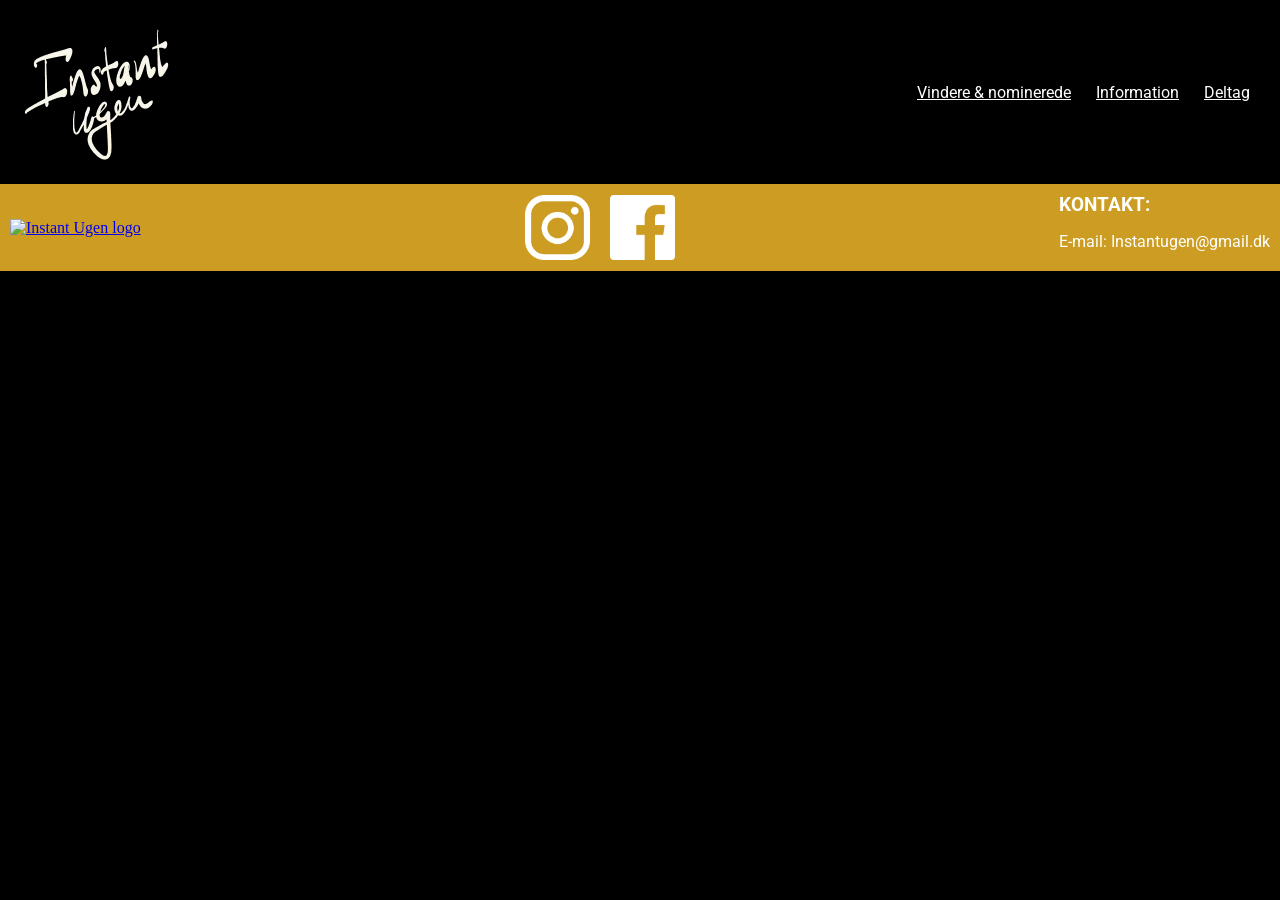
==== formular.html @ 2ad1375f "klar" ====
<!doctype html>
<html lang="en">
  <head>
    <meta charset="UTF-8" />
    <meta name="viewport" content="width=device-width, initial-scale=1.0" />
    <title>Document</title>

    <link rel="stylesheet" href="css/global.css" />
    <link rel="stylesheet" href="css/index.css" />

    <link rel="preconnect" href="https://fonts.googleapis.com" />
    <link rel="preconnect" href="https://fonts.gstatic.com" crossorigin />
    <link
      href="https://fonts.googleapis.com/css2?family=Source+Serif+4:ital,opsz,wght@0,8..60,200..900;1,8..60,200..900&display=swap"
      rel="stylesheet"
    />

    <link rel="preconnect" href="https://fonts.googleapis.com" />
    <link rel="preconnect" href="https://fonts.gstatic.com" crossorigin />
    <link
      href="https://fonts.googleapis.com/css2?family=Roboto:ital,wght@0,100..900;1,100..900&display=swap"
      rel="stylesheet"
    />

    <link rel="preconnect" href="https://fonts.googleapis.com" />
    <link rel="preconnect" href="https://fonts.gstatic.com" crossorigin />
    <link
      href="https://fonts.googleapis.com/css2?family=Kalam:wght@300;400;700&display=swap"
      rel="stylesheet"
    />

    <script src="js/burger.js" defer></script>
    <script src="js/index.js" defer></script>
  </head>
  <body>
    <header>
      <div class="logo">
        <a href="/">
          <img src="logo/Logo.webp" alt="logo" />
        </a>
      </div>

      <nav>
        <ul class="menu">
          <li><a href="vindere.html">Vindere & nominerede</a></li>
          <li><a href="info.html">Information</a></li>
          <li><a href="formular.html">Deltag</a></li>
        </ul>

        <button class="burger">
          <span class="line"></span>
          <span class="line"></span>
          <span class="line"></span>
        </button>
      </nav>
    </header>
    <main></main>
    <footer class="footer">
      <div class="footer-logo">
        <a href="/">
          <img src="logo/logo.webp" alt="Instant Ugen logo" />
        </a>
      </div>

      <div class="socialemedia">
        <a href="#">
          <img src="logo/instagram_logo2.webp" alt="Instagram" />
        </a>

        <a href="#">
          <img src="logo/facebook_icon2.webp" alt="Facebook" />
        </a>
      </div>

      <div class="kontaktinfo">
        <h3>KONTAKT:</h3>
        <p>E-mail: Instantugen@gmail.dk</p>
      </div>
    </footer>
  </body>
</html>
---- css/global.css ----
/* ************* RESET ************* */
* {
  margin: 0;
  padding: 0;
  box-sizing: border-box;
}

img {
  width: 100%;
  height: auto;
  display: block;
}

/* ************* FARVER ************* */
:root {
  --background-color: #000;
  --overskrift-color: #cc9d22;
  --underoverskrift_1-color: #a93939;
  --underoverskrift_2-color: #cc9d22;
  --boks-color: #79d3ff;
  --tekst-color: #ffffff;
}

/* ************* BODY ************* */
body {
  background-color: var(--background-color);
}

/* ************* OVERSKRIFTER ************* */
h1 {
  font-family: "Source Serif 4", serif;
  font-weight: 900;
  font-size: 3rem;
  color: var(--overskrift-color);
}

h2 {
  font-family: "Source Serif 4", serif;
  font-weight: 500;
  font-size: 1.5rem;
  color: white;
}

p {
  font-family: "Roboto";
  font-size: 1rem;
  color: var(--tekst-color);
}

h4 {
  font-family: "Kalam";
  font-size: 1.3rem;
  color: var(--tekst-color);
}

/*************** FOOTER ***************/

.footer {
  background-color: #cc9d22;
  width: 100%;
  padding: 10px;

  display: flex;
  align-items: center;
  justify-content: space-between;
}

/* LOGO */

.footer .logo {
  width: 140px;
}

.footer .logo img {
  width: 100%;
  height: auto;
}

/* SOCIALE MEDIER */

.socialemedia {
  display: flex;
  flex-direction: row;
  align-items: center;
  justify-content: center;
  gap: 20px;
}

.socialemedia img {
  width: 65px;
  height: 65px;
  object-fit: contain;
  transition: transform 0.2s ease;
}

.socialemedia img:hover {
  transform: scale(1.1);
}

/* KONTAKT */

.kontaktinfo {
  color: white;
  font-family: "Roboto";
}

.kontaktinfo p {
  font-family: "Roboto";
  margin: 0 0 10px 0;
  font-size: 1rem;
  margin-top: 1rem;
}

/*************** MOBIL ***************/

@media (max-width: 800px) {
  .footer {
    flex-direction: column;
    justify-content: center;
    gap: 35px;
    padding: 40px 20px;
    text-align: center;
  }

  .footer .logo {
    width: 120px;
  }

  .socialemedia img {
    width: 55px;
    height: 55px;
  }
}

/****************** menu ****************/

header {
  position: sticky;
  top: 0;
  display: flex;
  justify-content: space-between;
  align-items: center;
  padding: 20px;
  background-color: #0000;
}

.menu {
  display: flex;
  list-style: none;
  margin: 0;
  padding: 0;
}

.menu li {
  margin-right: 5px;
}

.menu li:last-child {
  margin-right: 0;
}

.menu a {
  display: block;
  padding: 10px;
  color: #ffffff;
  font-family: "roboto";
  font-size: 1rem;
  transition: color 0.3s;
  text-align: end;
}

.menu a:hover {
  color: #cc9d22;
}

.burger {
  width: 30px;
  height: 20px;
  cursor: pointer;
}

.burger .line {
  display: block;
  width: 100%;
  height: 2px;
  background-color: #ffffff;
  margin-bottom: 5px;
  transition: 0.2s linear;
}
.burger {
  display: none;
}

@media screen and (max-width: 800px) {
  .menu {
    display: none;
  }
  .burger {
    display: block;
    background-color: transparent;
    border: 0;
  }
  .burger.active .line:nth-child(1) {
    transform: rotate(45deg) translate(5px, 5px);
    transition: 0.2s linear;
  }

  .burger.active .line:nth-child(2) {
    opacity: 0;
    transition: 0.15s linear;
  }

  .burger.active .line:nth-child(3) {
    transform: rotate(-45deg) translate(5px, -5px);
    transition: 0.2s linear;
  }

  nav.active .menu {
    display: block;
    background-color: #0000;
    position: absolute;
    top: 94px;
    left: 0;
    width: 100%;
    box-shadow: 0 10px 10px rgba(0, 0, 0, 0.1);
    z-index: 1;
  }

  nav.active .menu li {
    margin: 10px 20px;
  }

  nav.active .menu a {
    font-size: 24px;
  }
}

.knapheader a {
  text-decoration: none;
  background-color: white;
  color: #c39b7a;
  border: 3px solid;
  padding: 10px 20px;
  border-radius: 50px;
  font-size: 1.5rem;
  font-weight: bold;
}

.knapheader a:hover {
  color: black;
}

@media (min-width: 800px) {
  /* ************* OVERSKRIFTER ************* */
  h1 {
    font-size: 5rem;
  }

  h2 {
    font-size: 2rem;
  }

  p {
    font-size: 1.2rem;
  }

  h4 {
    font-size: 1.6rem;
  }
}
---- css/index.css ----
@media (min-width: 800px) {
}
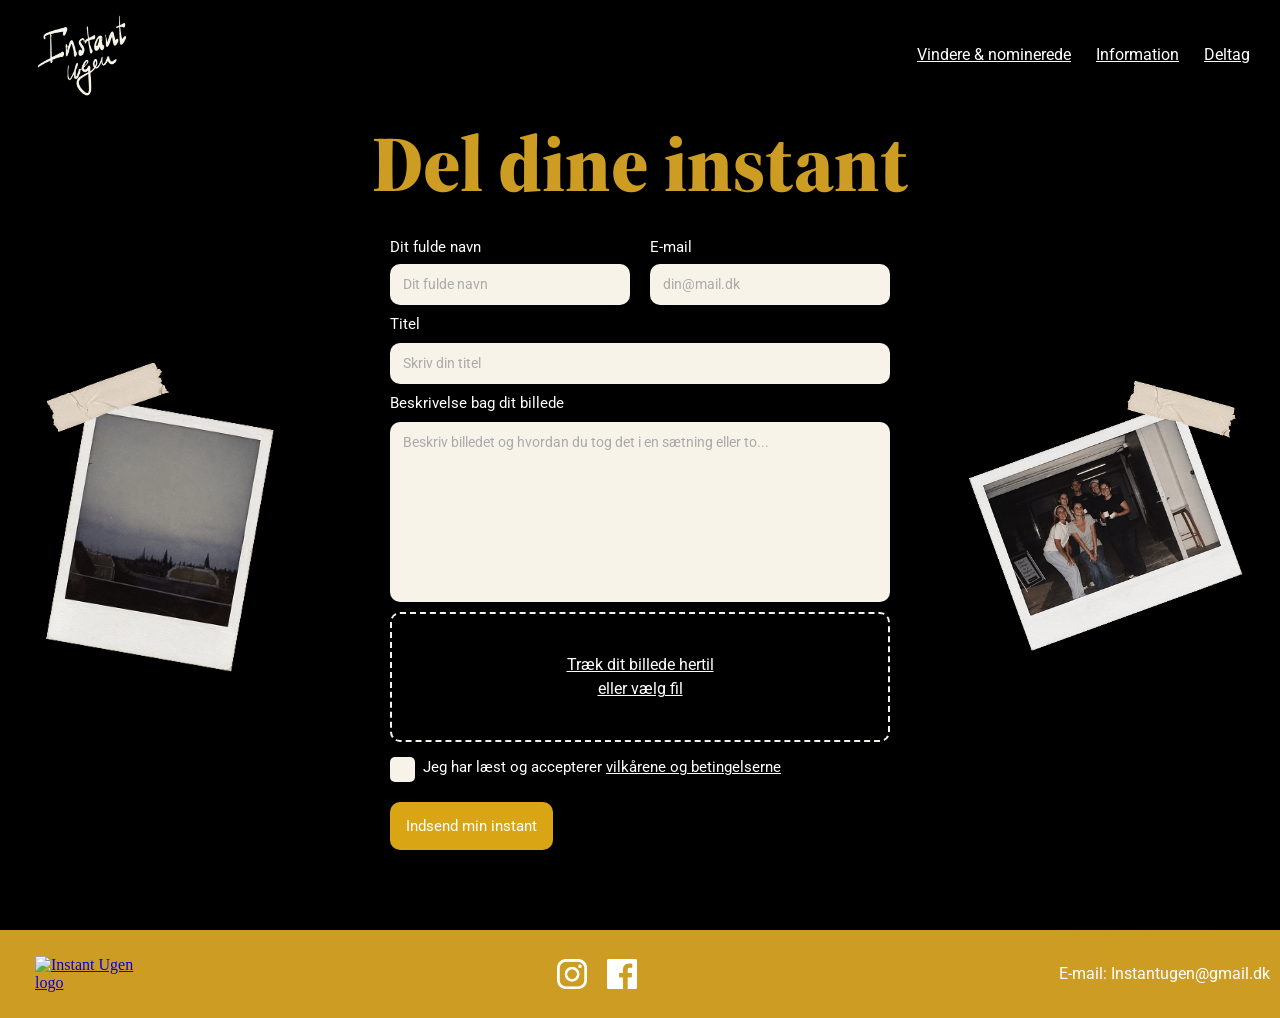
==== commit 1818f1ac: "info2donedone" ====
--- a/formular.html
+++ b/formular.html
@@ -1,81 +1,198 @@
 <!doctype html>
 <html lang="en">
-  <head>
-    <meta charset="UTF-8" />
-    <meta name="viewport" content="width=device-width, initial-scale=1.0" />
-    <title>Document</title>
 
-    <link rel="stylesheet" href="css/global.css" />
-    <link rel="stylesheet" href="css/index.css" />
+<head>
+  <meta charset="UTF-8" />
+  <meta name="viewport" content="width=device-width, initial-scale=1.0" />
+  <title>Instant Ugen - Formular</title>
+  <link rel="icon" type="image/webp" href="img/favicon.svg" />
 
-    <link rel="preconnect" href="https://fonts.googleapis.com" />
-    <link rel="preconnect" href="https://fonts.gstatic.com" crossorigin />
-    <link
-      href="https://fonts.googleapis.com/css2?family=Source+Serif+4:ital,opsz,wght@0,8..60,200..900;1,8..60,200..900&display=swap"
-      rel="stylesheet"
-    />
+  <link rel="stylesheet" href="css/global.css" />
+  <link rel="stylesheet" href="css/formular.css" />
 
-    <link rel="preconnect" href="https://fonts.googleapis.com" />
-    <link rel="preconnect" href="https://fonts.gstatic.com" crossorigin />
-    <link
-      href="https://fonts.googleapis.com/css2?family=Roboto:ital,wght@0,100..900;1,100..900&display=swap"
-      rel="stylesheet"
-    />
+  <link rel="preconnect" href="https://fonts.googleapis.com" />
+  <link rel="preconnect" href="https://fonts.gstatic.com" crossorigin />
+  <link
+    href="https://fonts.googleapis.com/css2?family=Source+Serif+4:ital,opsz,wght@0,8..60,200..900;1,8..60,200..900&display=swap"
+    rel="stylesheet" />
 
-    <link rel="preconnect" href="https://fonts.googleapis.com" />
-    <link rel="preconnect" href="https://fonts.gstatic.com" crossorigin />
-    <link
-      href="https://fonts.googleapis.com/css2?family=Kalam:wght@300;400;700&display=swap"
-      rel="stylesheet"
-    />
+  <link rel="preconnect" href="https://fonts.googleapis.com" />
+  <link rel="preconnect" href="https://fonts.gstatic.com" crossorigin />
+  <link href="https://fonts.googleapis.com/css2?family=Roboto:ital,wght@0,100..900;1,100..900&display=swap"
+    rel="stylesheet" />
 
-    <script src="js/burger.js" defer></script>
-    <script src="js/index.js" defer></script>
-  </head>
-  <body>
-    <header>
-      <div class="logo">
-        <a href="/">
-          <img src="logo/Logo.webp" alt="logo" />
-        </a>
+  <link rel="preconnect" href="https://fonts.googleapis.com" />
+  <link rel="preconnect" href="https://fonts.gstatic.com" crossorigin />
+  <link href="https://fonts.googleapis.com/css2?family=Kalam:wght@300;400;700&display=swap" rel="stylesheet" />
+
+  <script src="js/burger.js" defer></script>
+  <script src="js/formular.js" defer></script>
+</head>
+
+<body>
+  <header>
+    <div class="logo">
+      <a href="/">
+        <img src="logo/Logo.webp" alt="logo" />
+      </a>
+    </div>
+
+    <nav>
+      <ul class="menu">
+        <li><a href="vindere.html">Vindere & nominerede</a></li>
+        <li><a href="info.html">Information</a></li>
+        <li><a href="formular.html">Deltag</a></li>
+      </ul>
+
+      <button class="burger">
+        <span class="line"></span>
+        <span class="line"></span>
+        <span class="line"></span>
+      </button>
+    </nav>
+  </header>
+  <main>
+    <h1 class="overskift_2">Del dine instant</h1>
+
+    <section id="form-section">
+      <form id="webform">
+
+
+        <div class="box-row1">
+
+          <div>
+            <label for="navn">Dit fulde navn</label>
+            <input class="formboks" type="text" name="Dit fulde navn" placeholder="Dit fulde navn" required>
+          </div>
+
+          <div>
+            <label for="navn">E-mail</label>
+            <input class="formboks" type="text" name="E-mail" placeholder="din@mail.dk" required>
+          </div>
+        </div>
+
+        <div class="box-row">
+          <label for="navn">Titel</label>
+          <input class="formboks" type="text" name="Titel" placeholder="Skriv din titel" required>
+
+          <label for="navn">Beskrivelse bag dit billede</label>
+          <textarea class="formboks" name="Beskrivelse"
+            placeholder="Beskriv billedet og hvordan du tog det i en sætning eller to..." required></textarea>
+
+          <input type="file" id="imageUpload" accept="image/*">
+
+          <label for="imageUpload">
+            Træk dit billede hertil<br>
+            eller vælg fil
+          </label>
+        </div>
+
+        <div class="checkbox">
+          <input type="checkbox">
+
+          <label>
+            Jeg har læst og accepterer
+            <a href="#" id="vilkaarLink">vilkårene og betingelserne</a>
+          </label>
+        </div>
+
+        <button class="submit" type="submit">Indsend min instant</button>
+      </form>
+
+    </section>
+
+    <div id="vilkaarPopup">
+
+      <div class="popup">
+
+        <button id="lukPopup">×</button>
+
+        <h2>Vilkår & betingelser</h2>
+
+        <p>Ved at deltage i konkurrencen accepterer du følgende vilkår og betingelser.</p>
+
+        <h3>Deltagelse:</h3>
+        <p>
+          Konkurrencen er åben for alle fotografer, både amatører og professionelle,
+          der er over 18 år.
+        </p>
+
+        <h3>Instant foto:</h3>
+        <p>
+          Hver indsendelse skal være et analogt instant-foto og ikke en digital
+          montage lavet i et fotoredigeringsprogram.
+        </p>
+
+        <h3>Samtykke:</h3>
+        <p>
+          Det er ikke tilladt at uploade fotografier af personer, der ikke har
+          givet samtykke til offentliggørelsen af billedet.
+        </p>
+
+        <h3>Juridiske aspekter:</h3>
+        <p>
+          Arrangørerne forbeholder sig retten til at diskvalificere enhver deltager,
+          der overtræder disse betingelser.
+        </p>
+
+        <h3>Antal bidrag:</h3>
+        <p>
+          Du kan deltage i konkurrencen med i alt fem bidrag.
+        </p>
+
+        <h3>Brugsrettigheder:</h3>
+        <p>
+          Ved at indsende et eller flere billeder accepterer du, at billedet må
+          bruges til promovering af fotokonkurrencen.
+        </p>
+
+        <h3>Ophavsret:</h3>
+        <p>
+          Du skal være fotografen af de indsendte instant fotos og have
+          rettighederne til at offentliggøre dem.
+        </p>
+
       </div>
 
-      <nav>
-        <ul class="menu">
-          <li><a href="vindere.html">Vindere & nominerede</a></li>
-          <li><a href="info.html">Information</a></li>
-          <li><a href="formular.html">Deltag</a></li>
-        </ul>
+    </div>
 
-        <button class="burger">
-          <span class="line"></span>
-          <span class="line"></span>
-          <span class="line"></span>
-        </button>
-      </nav>
-    </header>
-    <main></main>
-    <footer class="footer">
-      <div class="footer-logo">
-        <a href="/">
-          <img src="logo/logo.webp" alt="Instant Ugen logo" />
-        </a>
-      </div>
 
-      <div class="socialemedia">
-        <a href="#">
-          <img src="logo/instagram_logo2.webp" alt="Instagram" />
-        </a>
 
-        <a href="#">
-          <img src="logo/facebook_icon2.webp" alt="Facebook" />
-        </a>
-      </div>
 
-      <div class="kontaktinfo">
-        <h3>KONTAKT:</h3>
-        <p>E-mail: Instantugen@gmail.dk</p>
-      </div>
-    </footer>
-  </body>
-</html>
+    <div class="billeder">
+      <img class="pic1_left" src="img/formularpic1.webp" alt="">
+
+      <img class="pic2_right" src="img/formularpic2.webp" alt="">
+    </div>
+
+
+
+
+
+
+  </main>
+  <footer class="footer">
+    <div class="footer-logo">
+      <a href="/">
+        <img src="logo/logo.webp" alt="Instant Ugen logo" />
+      </a>
+    </div>
+
+    <div class="socialemedia">
+      <a href="#">
+        <img src="logo/instagram_logo2.webp" alt="Instagram" />
+      </a>
+
+      <a href="#">
+        <img src="logo/facebook_icon2.webp" alt="Facebook" />
+      </a>
+    </div>
+
+    <div class="kontaktinfo">
+      <h3>KONTAKT:</h3>
+      <p>E-mail: Instantugen@gmail.dk</p>
+    </div>
+  </footer>
+</body>
+
+</html>
--- a/css/global.css
+++ b/css/global.css
@@ -41,6 +41,20 @@
   color: white;
 }
 
+h3 {
+  ont-family: "Source Serif 4", serif;
+  font-weight: 1100;
+  font-size: 25pt;
+  color: #cc9d22;
+}
+
+h5 {
+  ont-family: "Source Serif 4", serif;
+  font-weight: 2500;
+  font-size: 20pt;
+  color: #a93939;
+}
+
 p {
   font-family: "Roboto";
   font-size: 1rem;
@@ -50,6 +64,7 @@
 h4 {
   font-family: "Kalam";
   font-size: 1.3rem;
+  font-weight: 200;
   color: var(--tekst-color);
 }
 
@@ -67,11 +82,12 @@
 
 /* LOGO */
 
-.footer .logo {
-  width: 140px;
-}
-
-.footer .logo img {
+.footer-logo {
+  width: 100px;
+  margin-left: 25px;
+}
+
+.footer-logo img {
   width: 100%;
   height: auto;
 }
@@ -87,8 +103,8 @@
 }
 
 .socialemedia img {
-  width: 65px;
-  height: 65px;
+  width: 30px;
+  height: 30px;
   object-fit: contain;
   transition: transform 0.2s ease;
 }
@@ -102,13 +118,16 @@
 .kontaktinfo {
   color: white;
   font-family: "Roboto";
+}
+
+.kontaktinfo {
+  transform: translateY(-15px);
 }
 
 .kontaktinfo p {
   font-family: "Roboto";
   margin: 0 0 10px 0;
   font-size: 1rem;
-  margin-top: 1rem;
 }
 
 /*************** MOBIL ***************/
@@ -127,8 +146,8 @@
   }
 
   .socialemedia img {
-    width: 55px;
-    height: 55px;
+    width: 35px;
+    height: 35px;
   }
 }
 
@@ -137,11 +156,20 @@
 header {
   position: sticky;
   top: 0;
+  z-index: 1000;
+
   display: flex;
   justify-content: space-between;
   align-items: center;
-  padding: 20px;
-  background-color: #0000;
+
+  padding: 10px 20px;
+
+  background-color: #000000;
+}
+
+.logo img {
+  width: 100px;
+  margin-left: 15px;
 }
 
 .menu {
--- a/css/formular.css
+++ b/css/formular.css
@@ -0,0 +1,348 @@
+/* formular */
+
+#form-section {
+  margin-top: 20px;
+  margin-bottom: 20px;
+}
+
+/* Overskrift */
+
+.overskift_2 {
+  text-align: center;
+  margin: 0 auto;
+}
+
+/* Selve formularen */
+
+#webform {
+  width: 300px;
+  margin: 0 auto;
+}
+
+#webform label {
+  color: white;
+  font-family: "Roboto";
+  font-size: 15px;
+}
+
+/* Rækkerne */
+
+.box-row1 {
+  display: flex;
+  flex-direction: column;
+  gap: 15px;
+  margin-bottom: 10px;
+}
+
+.box-row1 div {
+  display: flex;
+  flex-direction: column;
+  gap: 8px;
+}
+
+.box-row {
+  display: flex;
+  flex-direction: column;
+  gap: 10px;
+  margin-bottom: 10px;
+}
+
+/* Inputfelter */
+
+.formboks {
+  width: 100%;
+  height: 41px;
+  padding: 10px 13px;
+  box-sizing: border-box;
+
+  background-color: #f8f3e8;
+  border: none;
+  border-radius: 10px;
+
+  font-family: inherit;
+  font-size: 15px;
+  color: #333;
+
+  outline: none;
+}
+
+/* Placeholder */
+
+.formboks::placeholder {
+  color: #aaa;
+  font-family: "roboto";
+  font-size: 12px;
+}
+
+/* Tekstfeltet */
+
+textarea.formboks {
+  height: 180px;
+  resize: none;
+  line-height: 1.5;
+}
+
+#imageUpload {
+  display: none;
+}
+
+/* Selve den stiplede boks */
+
+#imageUpload + label {
+  width: 100%;
+  height: 130px;
+
+  box-sizing: border-box;
+
+  border: 2px dashed #f8f3e8;
+  border-radius: 10px;
+
+  display: flex;
+  align-items: center;
+  justify-content: center;
+
+  text-align: center;
+
+  color: white;
+  font-size: 16px;
+  line-height: 1.5;
+  text-decoration: underline;
+
+  cursor: pointer;
+}
+
+.checkbox {
+  display: flex;
+  align-items: flex-start;
+  gap: 8px;
+
+  margin-top: 15px;
+  margin-bottom: 20px;
+
+  color: white;
+  font-size: 16px;
+  line-height: 1.4;
+}
+
+/* Selve checkboxen */
+
+.checkbox input[type="checkbox"] {
+  appearance: none;
+
+  width: 25px;
+  height: 25px;
+
+  flex-shrink: 0;
+
+  background-color: #f8f3e8;
+  border: none;
+  border-radius: 5px;
+
+  cursor: pointer;
+}
+
+/* Når checkbox er valgt */
+
+.checkbox input[type="checkbox"]:checked {
+  background-color: #f8f3e8;
+  position: relative;
+}
+
+.checkbox input[type="checkbox"]:checked::after {
+  content: "✓";
+  color: #d9a514;
+  font-size: 20px;
+
+  position: absolute;
+  top: 50%;
+  left: 50%;
+  transform: translate(-50%, -50%);
+}
+
+/*  */
+
+.submit {
+  display: block;
+  background-color: #d9a514;
+  color: white;
+  border: none;
+  border-radius: 10px;
+  padding: 15px 16px;
+  margin-bottom: 80px;
+  font-family: "Roboto";
+  font-size: 15px;
+
+  cursor: pointer;
+}
+
+.billeder {
+  display: flex;
+  justify-content: space-between;
+  align-items: center;
+}
+
+.pic1_left {
+  width: 40%;
+  margin-bottom: 40px;
+  animation: hero-float 5s ease-in-out infinite;
+}
+@keyframes hero-float {
+  0%,
+  100% {
+    transform: translateY(0) rotate(-0.5deg) scale(1);
+  }
+
+  50% {
+    transform: translateY(-15px) rotate(0.8deg) scale(1.025);
+  }
+}
+
+.pic2_right {
+  width: 50%;
+  margin-bottom: 40px;
+  animation: hero-float 5s ease-in-out infinite;
+}
+@keyframes hero-float {
+  0%,
+  100% {
+    transform: translateY(0) rotate(-0.5deg) scale(1);
+  }
+
+  50% {
+    transform: translateY(-15px) rotate(0.8deg) scale(1.025);
+  }
+}
+
+/* POPUP */
+
+#vilkaarLink {
+  color: white;
+}
+
+#vilkaarLink:hover {
+  color: #d9a514;
+}
+
+#vilkaarPopup {
+  display: none;
+
+  position: fixed;
+  top: 0;
+  left: 0;
+
+  width: 100%;
+  height: 100%;
+
+  background-color: rgba(109, 109, 109, 0.7);
+
+  justify-content: center;
+  align-items: center;
+
+  z-index: 1000;
+}
+
+.popup {
+  position: relative;
+
+  width: 80%;
+  max-width: 900px;
+  max-height: 80vh;
+
+  overflow-y: auto;
+
+  background-color: #dddddd;
+
+  padding: 40px;
+
+  box-sizing: border-box;
+}
+
+.popup h2 {
+  color: #d9a514;
+  font-size: 30px;
+  margin-top: 0;
+}
+
+.popup h3 {
+  margin-top: 25px;
+  font-family: "Roboto";
+  font-size: 14px;
+}
+
+.popup p {
+  font-family: "Roboto";
+  line-height: 1.4;
+  color: black;
+  font-size: 12px;
+}
+
+/* X */
+
+#lukPopup {
+  position: absolute;
+
+  top: 20px;
+  right: 20px;
+
+  background: none;
+
+  border: none;
+
+  font-size: 45px;
+
+  cursor: pointer;
+}
+
+@media (min-width: 800px) {
+  /* Gør formularen bredere */
+  #webform {
+    width: 500px;
+  }
+
+  /* Navn og e-mail ved siden af hinanden */
+  .box-row1 {
+    display: flex;
+    flex-direction: row;
+    gap: 20px;
+  }
+
+  /* De to felter fylder hver sin halvdel */
+  .box-row1 div {
+    width: 50%;
+  }
+
+  .formboks::placeholder {
+    font-size: 14px;
+  }
+
+  /* Billederne */
+  .billeder {
+    display: flex;
+    justify-content: space-between;
+    align-items: center;
+    padding: 0 30px;
+    height: 0;
+    overflow: visible;
+    transform: translateY(-400px);
+  }
+
+  .pic1_left {
+    width: 20%;
+  }
+
+  .pic2_right {
+    width: 23%;
+  }
+
+  .popup h2 {
+    font-size: 50px;
+  }
+
+  .popup h3 {
+    font-size: 20px;
+  }
+
+  .popup p {
+    font-size: 18px;
+  }
+}
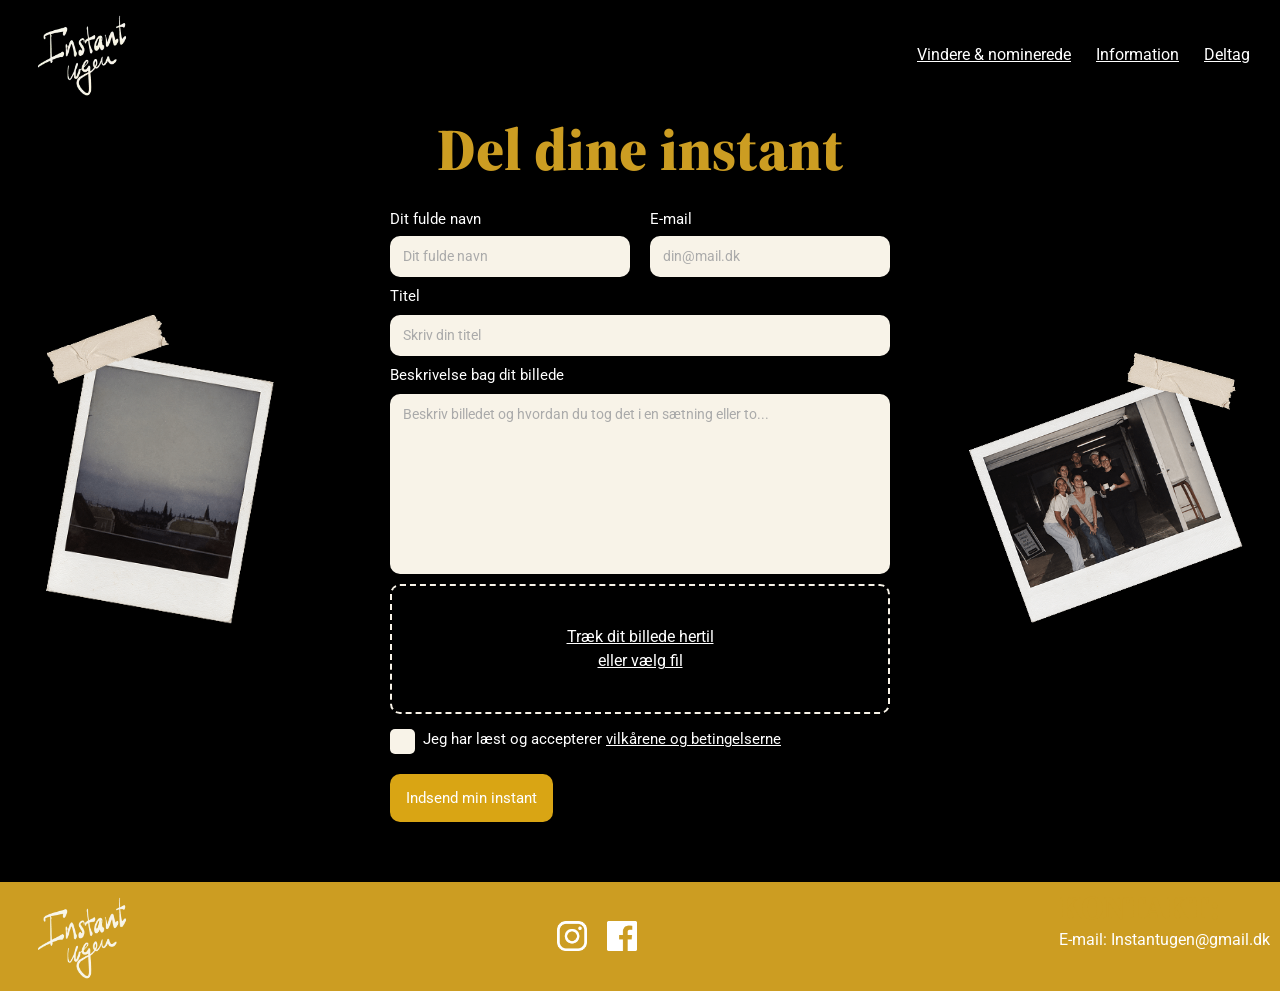
==== commit 47185956: "Footer_heade_link_virker_nu_AB" ====
--- a/formular.html
+++ b/formular.html
@@ -1,198 +1,208 @@
 <!doctype html>
 <html lang="en">
-
-<head>
-  <meta charset="UTF-8" />
-  <meta name="viewport" content="width=device-width, initial-scale=1.0" />
-  <title>Instant Ugen - Formular</title>
-  <link rel="icon" type="image/webp" href="img/favicon.svg" />
-
-  <link rel="stylesheet" href="css/global.css" />
-  <link rel="stylesheet" href="css/formular.css" />
-
-  <link rel="preconnect" href="https://fonts.googleapis.com" />
-  <link rel="preconnect" href="https://fonts.gstatic.com" crossorigin />
-  <link
-    href="https://fonts.googleapis.com/css2?family=Source+Serif+4:ital,opsz,wght@0,8..60,200..900;1,8..60,200..900&display=swap"
-    rel="stylesheet" />
-
-  <link rel="preconnect" href="https://fonts.googleapis.com" />
-  <link rel="preconnect" href="https://fonts.gstatic.com" crossorigin />
-  <link href="https://fonts.googleapis.com/css2?family=Roboto:ital,wght@0,100..900;1,100..900&display=swap"
-    rel="stylesheet" />
-
-  <link rel="preconnect" href="https://fonts.googleapis.com" />
-  <link rel="preconnect" href="https://fonts.gstatic.com" crossorigin />
-  <link href="https://fonts.googleapis.com/css2?family=Kalam:wght@300;400;700&display=swap" rel="stylesheet" />
-
-  <script src="js/burger.js" defer></script>
-  <script src="js/formular.js" defer></script>
-</head>
-
-<body>
-  <header>
-    <div class="logo">
-      <a href="/">
-        <img src="logo/Logo.webp" alt="logo" />
-      </a>
-    </div>
-
-    <nav>
-      <ul class="menu">
-        <li><a href="vindere.html">Vindere & nominerede</a></li>
-        <li><a href="info.html">Information</a></li>
-        <li><a href="formular.html">Deltag</a></li>
-      </ul>
-
-      <button class="burger">
-        <span class="line"></span>
-        <span class="line"></span>
-        <span class="line"></span>
-      </button>
-    </nav>
-  </header>
-  <main>
-    <h1 class="overskift_2">Del dine instant</h1>
-
-    <section id="form-section">
-      <form id="webform">
-
-
-        <div class="box-row1">
-
-          <div>
-            <label for="navn">Dit fulde navn</label>
-            <input class="formboks" type="text" name="Dit fulde navn" placeholder="Dit fulde navn" required>
+  <head>
+    <meta charset="UTF-8" />
+    <meta name="viewport" content="width=device-width, initial-scale=1.0" />
+    <title>Instant Ugen - Formular</title>
+    <link rel="icon" type="image/webp" href="img/favicon.svg" />
+
+    <link rel="stylesheet" href="css/global.css" />
+    <link rel="stylesheet" href="css/formular.css" />
+
+    <link rel="preconnect" href="https://fonts.googleapis.com" />
+    <link rel="preconnect" href="https://fonts.gstatic.com" crossorigin />
+    <link
+      href="https://fonts.googleapis.com/css2?family=Source+Serif+4:ital,opsz,wght@0,8..60,200..900;1,8..60,200..900&display=swap"
+      rel="stylesheet"
+    />
+
+    <link rel="preconnect" href="https://fonts.googleapis.com" />
+    <link rel="preconnect" href="https://fonts.gstatic.com" crossorigin />
+    <link
+      href="https://fonts.googleapis.com/css2?family=Roboto:ital,wght@0,100..900;1,100..900&display=swap"
+      rel="stylesheet"
+    />
+
+    <link rel="preconnect" href="https://fonts.googleapis.com" />
+    <link rel="preconnect" href="https://fonts.gstatic.com" crossorigin />
+    <link
+      href="https://fonts.googleapis.com/css2?family=Kalam:wght@300;400;700&display=swap"
+      rel="stylesheet"
+    />
+
+    <script src="js/burger.js" defer></script>
+    <script src="js/formular.js" defer></script>
+  </head>
+
+  <body>
+    <header>
+      <div class="logo">
+        <a href="index.html">
+          <img src="logo/Logo.webp" alt="Instant Ugen logo" />
+        </a>
+      </div>
+
+      <nav>
+        <ul class="menu">
+          <li><a href="vindere.html">Vindere & nominerede</a></li>
+          <li><a href="info.html">Information</a></li>
+          <li><a href="formular.html">Deltag</a></li>
+        </ul>
+
+        <button class="burger">
+          <span class="line"></span>
+          <span class="line"></span>
+          <span class="line"></span>
+        </button>
+      </nav>
+    </header>
+    <main>
+      <h1 class="overskift_2">Del dine instant</h1>
+
+      <section id="form-section">
+        <form id="webform">
+          <div class="box-row1">
+            <div>
+              <label for="navn">Dit fulde navn</label>
+              <input
+                class="formboks"
+                type="text"
+                name="Dit fulde navn"
+                placeholder="Dit fulde navn"
+                required
+              />
+            </div>
+
+            <div>
+              <label for="navn">E-mail</label>
+              <input
+                class="formboks"
+                type="text"
+                name="E-mail"
+                placeholder="din@mail.dk"
+                required
+              />
+            </div>
           </div>
 
-          <div>
-            <label for="navn">E-mail</label>
-            <input class="formboks" type="text" name="E-mail" placeholder="din@mail.dk" required>
+          <div class="box-row">
+            <label for="navn">Titel</label>
+            <input
+              class="formboks"
+              type="text"
+              name="Titel"
+              placeholder="Skriv din titel"
+              required
+            />
+
+            <label for="navn">Beskrivelse bag dit billede</label>
+            <textarea
+              class="formboks"
+              name="Beskrivelse"
+              placeholder="Beskriv billedet og hvordan du tog det i en sætning eller to..."
+              required
+            ></textarea>
+
+            <input type="file" id="imageUpload" accept="image/*" />
+
+            <label for="imageUpload">
+              Træk dit billede hertil<br />
+              eller vælg fil
+            </label>
           </div>
+
+          <div class="checkbox">
+            <input type="checkbox" />
+
+            <label>
+              Jeg har læst og accepterer
+              <a href="#" id="vilkaarLink">vilkårene og betingelserne</a>
+            </label>
+          </div>
+
+          <button class="submit" type="submit">Indsend min instant</button>
+        </form>
+      </section>
+
+      <div id="vilkaarPopup">
+        <div class="popup">
+          <button id="lukPopup">×</button>
+
+          <h2>Vilkår & betingelser</h2>
+
+          <p>
+            Ved at deltage i konkurrencen accepterer du følgende vilkår og
+            betingelser.
+          </p>
+
+          <h3>Deltagelse:</h3>
+          <p>
+            Konkurrencen er åben for alle fotografer, både amatører og
+            professionelle, der er over 18 år.
+          </p>
+
+          <h3>Instant foto:</h3>
+          <p>
+            Hver indsendelse skal være et analogt instant-foto og ikke en
+            digital montage lavet i et fotoredigeringsprogram.
+          </p>
+
+          <h3>Samtykke:</h3>
+          <p>
+            Det er ikke tilladt at uploade fotografier af personer, der ikke har
+            givet samtykke til offentliggørelsen af billedet.
+          </p>
+
+          <h3>Juridiske aspekter:</h3>
+          <p>
+            Arrangørerne forbeholder sig retten til at diskvalificere enhver
+            deltager, der overtræder disse betingelser.
+          </p>
+
+          <h3>Antal bidrag:</h3>
+          <p>Du kan deltage i konkurrencen med i alt fem bidrag.</p>
+
+          <h3>Brugsrettigheder:</h3>
+          <p>
+            Ved at indsende et eller flere billeder accepterer du, at billedet
+            må bruges til promovering af fotokonkurrencen.
+          </p>
+
+          <h3>Ophavsret:</h3>
+          <p>
+            Du skal være fotografen af de indsendte instant fotos og have
+            rettighederne til at offentliggøre dem.
+          </p>
         </div>
-
-        <div class="box-row">
-          <label for="navn">Titel</label>
-          <input class="formboks" type="text" name="Titel" placeholder="Skriv din titel" required>
-
-          <label for="navn">Beskrivelse bag dit billede</label>
-          <textarea class="formboks" name="Beskrivelse"
-            placeholder="Beskriv billedet og hvordan du tog det i en sætning eller to..." required></textarea>
-
-          <input type="file" id="imageUpload" accept="image/*">
-
-          <label for="imageUpload">
-            Træk dit billede hertil<br>
-            eller vælg fil
-          </label>
-        </div>
-
-        <div class="checkbox">
-          <input type="checkbox">
-
-          <label>
-            Jeg har læst og accepterer
-            <a href="#" id="vilkaarLink">vilkårene og betingelserne</a>
-          </label>
-        </div>
-
-        <button class="submit" type="submit">Indsend min instant</button>
-      </form>
-
-    </section>
-
-    <div id="vilkaarPopup">
-
-      <div class="popup">
-
-        <button id="lukPopup">×</button>
-
-        <h2>Vilkår & betingelser</h2>
-
-        <p>Ved at deltage i konkurrencen accepterer du følgende vilkår og betingelser.</p>
-
-        <h3>Deltagelse:</h3>
-        <p>
-          Konkurrencen er åben for alle fotografer, både amatører og professionelle,
-          der er over 18 år.
-        </p>
-
-        <h3>Instant foto:</h3>
-        <p>
-          Hver indsendelse skal være et analogt instant-foto og ikke en digital
-          montage lavet i et fotoredigeringsprogram.
-        </p>
-
-        <h3>Samtykke:</h3>
-        <p>
-          Det er ikke tilladt at uploade fotografier af personer, der ikke har
-          givet samtykke til offentliggørelsen af billedet.
-        </p>
-
-        <h3>Juridiske aspekter:</h3>
-        <p>
-          Arrangørerne forbeholder sig retten til at diskvalificere enhver deltager,
-          der overtræder disse betingelser.
-        </p>
-
-        <h3>Antal bidrag:</h3>
-        <p>
-          Du kan deltage i konkurrencen med i alt fem bidrag.
-        </p>
-
-        <h3>Brugsrettigheder:</h3>
-        <p>
-          Ved at indsende et eller flere billeder accepterer du, at billedet må
-          bruges til promovering af fotokonkurrencen.
-        </p>
-
-        <h3>Ophavsret:</h3>
-        <p>
-          Du skal være fotografen af de indsendte instant fotos og have
-          rettighederne til at offentliggøre dem.
-        </p>
-
-      </div>
-
-    </div>
-
-
-
-
-    <div class="billeder">
-      <img class="pic1_left" src="img/formularpic1.webp" alt="">
-
-      <img class="pic2_right" src="img/formularpic2.webp" alt="">
-    </div>
-
-
-
-
-
-
-  </main>
-  <footer class="footer">
-    <div class="footer-logo">
-      <a href="/">
-        <img src="logo/logo.webp" alt="Instant Ugen logo" />
-      </a>
-    </div>
-
-    <div class="socialemedia">
-      <a href="#">
-        <img src="logo/instagram_logo2.webp" alt="Instagram" />
-      </a>
-
-      <a href="#">
-        <img src="logo/facebook_icon2.webp" alt="Facebook" />
-      </a>
-    </div>
-
-    <div class="kontaktinfo">
-      <h3>KONTAKT:</h3>
-      <p>E-mail: Instantugen@gmail.dk</p>
-    </div>
-  </footer>
-</body>
-
-</html>+      </div>
+
+      <div class="billeder">
+        <img class="pic1_left" src="img/formularpic1.webp" alt="" />
+
+        <img class="pic2_right" src="img/formularpic2.webp" alt="" />
+      </div>
+    </main>
+    <footer class="footer">
+      <div class="footer-logo">
+        <a href="index.html">
+          <img src="logo/Logo.webp" alt="Instant Ugen logo" />
+        </a>
+      </div>
+
+      <div class="socialemedia">
+        <a href="#">
+          <img src="logo/instagram_logo2.webp" alt="Instagram" />
+        </a>
+
+        <a href="#">
+          <img src="logo/facebook_icon2.webp" alt="Facebook" />
+        </a>
+      </div>
+
+      <div class="kontaktinfo">
+        <h3>KONTAKT:</h3>
+        <p>E-mail: Instantugen@gmail.dk</p>
+      </div>
+    </footer>
+  </body>
+</html>
--- a/css/global.css
+++ b/css/global.css
@@ -42,14 +42,14 @@
 }
 
 h3 {
-  ont-family: "Source Serif 4", serif;
+  font-family: "Source Serif 4", serif;
   font-weight: 1100;
   font-size: 25pt;
   color: #cc9d22;
 }
 
 h5 {
-  ont-family: "Source Serif 4", serif;
+  font-family: "Source Serif 4", serif;
   font-weight: 2500;
   font-size: 20pt;
   color: #a93939;
--- a/css/formular.css
+++ b/css/formular.css
@@ -10,6 +10,7 @@
 .overskift_2 {
   text-align: center;
   margin: 0 auto;
+  font-size: 35px;
 }
 
 /* Selve formularen */
@@ -168,7 +169,7 @@
   border: none;
   border-radius: 10px;
   padding: 15px 16px;
-  margin-bottom: 80px;
+  margin-bottom: 30px;
   font-family: "Roboto";
   font-size: 15px;
 
@@ -184,33 +185,10 @@
 .pic1_left {
   width: 40%;
   margin-bottom: 40px;
-  animation: hero-float 5s ease-in-out infinite;
-}
-@keyframes hero-float {
-  0%,
-  100% {
-    transform: translateY(0) rotate(-0.5deg) scale(1);
-  }
-
-  50% {
-    transform: translateY(-15px) rotate(0.8deg) scale(1.025);
-  }
 }
 
 .pic2_right {
   width: 50%;
-  margin-bottom: 40px;
-  animation: hero-float 5s ease-in-out infinite;
-}
-@keyframes hero-float {
-  0%,
-  100% {
-    transform: translateY(0) rotate(-0.5deg) scale(1);
-  }
-
-  50% {
-    transform: translateY(-15px) rotate(0.8deg) scale(1.025);
-  }
 }
 
 /* POPUP */
@@ -328,10 +306,32 @@
 
   .pic1_left {
     width: 20%;
+    animation: hero-float 5s ease-in-out infinite;
+  }
+  @keyframes hero-float {
+    0%,
+    100% {
+      transform: translateY(0) rotate(-0.5deg) scale(1);
+    }
+
+    50% {
+      transform: translateY(-15px) rotate(0.8deg) scale(1.025);
+    }
   }
 
   .pic2_right {
     width: 23%;
+    animation: hero-float 5s ease-in-out infinite;
+  }
+  @keyframes hero-float {
+    0%,
+    100% {
+      transform: translateY(0) rotate(-0.5deg) scale(1);
+    }
+
+    50% {
+      transform: translateY(-15px) rotate(0.8deg) scale(1.025);
+    }
   }
 
   .popup h2 {
@@ -345,4 +345,14 @@
   .popup p {
     font-size: 18px;
   }
-}
+
+  .overskift_2 {
+    text-align: center;
+    margin: 0 auto;
+    font-size: 60px;
+  }
+
+  .submit {
+    margin-bottom: 60px;
+  }
+}
